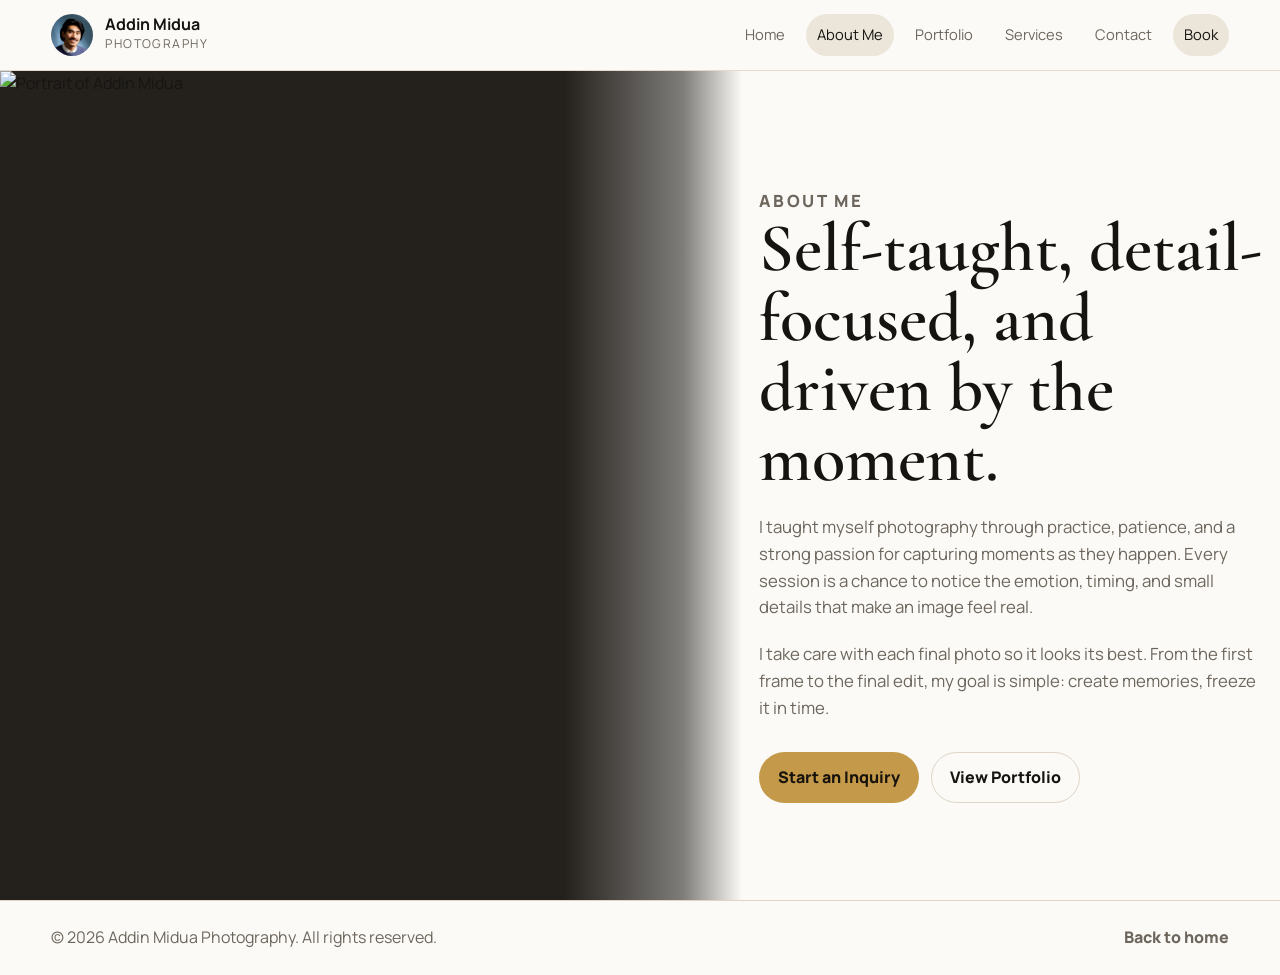
==== about.html @ 6b96e374 "Refresh home gallery, brand mark, and booking form - Swap hero, gallery, and weddings imagery; conve" ====
<!DOCTYPE html>
<html lang="en">
<head>
  <meta charset="UTF-8" />
  <meta name="viewport" content="width=device-width, initial-scale=1.0" />
  <meta name="description" content="About Addin Midua, a self-taught photographer focused on thoughtful, polished images." />
  <title>About Me | Addin Midua Photography</title>
  <link rel="preconnect" href="https://fonts.googleapis.com" />
  <link rel="preconnect" href="https://fonts.gstatic.com" crossorigin />
  <link href="https://fonts.googleapis.com/css2?family=Cormorant+Garamond:wght@500;600;700&family=Manrope:wght@400;600;700;800&display=swap" rel="stylesheet" />
  <link rel="stylesheet" href="style.css?v=12" />
  <script src="script.js?v=3" defer></script>
</head>

<body>
  <header class="site-header">
    <a class="brand" href="index.html#top" aria-label="Addin Midua Photography home">
      <span class="brand-mark"><img src="pic1_files/pfp2.jpg" alt="Addin Midua portrait" /></span>
      <span>
        <strong>Addin Midua</strong>
        <small>Photography</small>
      </span>
    </a>

    <nav class="nav" aria-label="Primary navigation">
      <a href="index.html#top">Home</a>
      <a class="active" href="about.html" aria-current="page">About Me</a>
      <a href="index.html#portfolio">Portfolio</a>
      <a href="index.html#services">Services</a>
      <a href="index.html#contact">Contact</a>
      <a class="nav-cta" href="index.html#booking">Book</a>
    </nav>
  </header>

  <main>
    <section class="about-hero" aria-labelledby="about-title">
      <div class="about-copy">
        <p class="eyebrow">About Me</p>
        <h1 id="about-title">Self-taught, detail-focused, and driven by the moment.</h1>
        <p>
          I taught myself photography through practice, patience, and a strong passion for capturing moments as they happen.
          Every session is a chance to notice the emotion, timing, and small details that make an image feel real.
        </p>
        <p>
          I take care with each final photo so it looks its best. From the first frame to the final edit, my goal is simple:
          create memories, freeze it in time.
        </p>
        <div class="hero-actions">
          <a class="button primary" href="index.html#booking">Start an Inquiry</a>
          <a class="button secondary dark" href="index.html#portfolio">View Portfolio</a>
        </div>
      </div>

      <figure class="about-image">
        <img src="pic1_files/pfp1.jpg" alt="Portrait of Addin Midua" />
      </figure>
    </section>
  </main>

  <footer class="site-footer">
    <p>&copy; <span id="year"></span> Addin Midua Photography. All rights reserved.</p>
    <a href="index.html#top">Back to home</a>
  </footer>
</body>
</html>
---- style.css ----
:root {
  --ink: #161411;
  --muted: #6d665d;
  --paper: #fbfaf7;
  --panel: #ffffff;
  --soft: #ece5d9;
  --line: #ded5c7;
  --charcoal: #24211d;
  --moss: #637461;
  --clay: #a05e43;
  --gold: #c49a4a;
  --shadow: 0 24px 60px rgba(22, 20, 17, 0.13);
}

* {
  box-sizing: border-box;
}

html {
  scroll-behavior: smooth;
}

body {
  margin: 0;
  overflow-x: hidden;
  background: var(--paper);
  color: var(--ink);
  font-family: "Manrope", ui-sans-serif, system-ui, -apple-system, BlinkMacSystemFont, "Segoe UI", sans-serif;
  font-size: 16px;
  line-height: 1.6;
}

img {
  display: block;
  width: 100%;
}

a {
  color: inherit;
}

.site-header {
  position: sticky;
  top: 0;
  z-index: 20;
  display: flex;
  align-items: center;
  justify-content: space-between;
  gap: 24px;
  padding: 14px clamp(18px, 4vw, 56px);
  border-bottom: 1px solid rgba(222, 213, 199, 0.82);
  background: rgba(251, 250, 247, 0.92);
  backdrop-filter: blur(16px);
}

.brand,
.nav,
.hero-actions,
.contact-cards,
.site-footer {
  display: flex;
  align-items: center;
}

.brand {
  gap: 12px;
  text-decoration: none;
}

.brand-mark {
  display: grid;
  width: 42px;
  height: 42px;
  place-items: center;
  border-radius: 50%;
  background: var(--charcoal);
  color: white;
  font-size: 0.82rem;
  font-weight: 800;
  overflow: hidden;
}

.brand-mark img {
  width: 100%;
  height: 100%;
  object-fit: cover;
  display: block;
}

.brand strong,
.brand small {
  display: block;
}

.brand strong {
  line-height: 1.1;
}

.brand small {
  color: var(--muted);
  font-size: 0.76rem;
  letter-spacing: 0.12em;
  text-transform: uppercase;
}

.nav {
  gap: 10px;
}

.nav a {
  padding: 9px 11px;
  border-radius: 999px;
  color: var(--muted);
  font-size: 0.92rem;
  text-decoration: none;
}

.nav a:hover,
.nav .active,
.nav .nav-cta {
  color: var(--ink);
  background: var(--soft);
}

.hero {
  position: relative;
  min-height: 78vh;
  display: grid;
  align-items: end;
  overflow: hidden;
  isolation: isolate;
}

.hero-media {
  position: absolute;
  inset: 0;
  z-index: -2;
  background:
    linear-gradient(90deg, rgba(10, 9, 8, 0.78), rgba(10, 9, 8, 0.26) 56%, rgba(10, 9, 8, 0.48)),
    url("pic1_files/649018703_18107728813701161_5847595504757515603_n.webp") center / cover;
}

.hero::after {
  content: "";
  position: absolute;
  inset: auto 0 0;
  z-index: -1;
  height: 34%;
  background: linear-gradient(transparent, var(--paper));
}

.hero-content {
  width: min(760px, calc(100% - 36px));
  margin: 0 0 clamp(58px, 9vw, 120px) clamp(18px, 6vw, 78px);
  color: white;
}

.hero-content h1,
.section-heading h2,
.intro h2,
.contact-band h2,
.booking h2,
.thanks h1 {
  margin: 0;
  font-family: "Cormorant Garamond", Georgia, "Times New Roman", serif;
  line-height: 1.02;
  font-weight: 600;
  letter-spacing: 0;
}

.hero-content h1 {
  max-width: 720px;
  font-size: clamp(3rem, 8vw, 7rem);
}

.hero-content p {
  max-width: 610px;
  margin: 20px 0 0;
  font-size: 1.08rem;
}

.eyebrow {
  margin: 0 0 12px;
  color: var(--clay);
  font-size: 0.78rem;
  font-weight: 800;
  letter-spacing: 0.16em;
  text-transform: uppercase;
}

.hero .eyebrow {
  color: #f4d391;
}

.hero-actions {
  gap: 12px;
  flex-wrap: wrap;
  margin-top: 28px;
}

.button {
  display: inline-flex;
  align-items: center;
  justify-content: center;
  min-height: 46px;
  padding: 12px 18px;
  border: 1px solid transparent;
  border-radius: 999px;
  font: inherit;
  font-weight: 800;
  text-decoration: none;
  cursor: pointer;
}

.button.primary {
  background: var(--gold);
  color: #17130c;
}

.button.secondary {
  border-color: rgba(255, 255, 255, 0.62);
  color: white;
}

.button.secondary.dark {
  border-color: var(--line);
  color: var(--ink);
}

.intro,
.services,
.contact-band,
.booking {
  width: min(1160px, calc(100% - 36px));
  margin: 0 auto;
  padding: clamp(54px, 9vw, 96px) 0;
}

.portfolio {
  width: 100%;
  margin: 0 auto;
  padding: clamp(48px, 7vw, 78px) 0;
}

.section-grid,
.contact-band,
.booking {
  display: grid;
  grid-template-columns: minmax(0, 0.82fr) minmax(0, 1.18fr);
  gap: clamp(28px, 6vw, 76px);
}

.intro {
  border-bottom: 1px solid var(--line);
}

.intro h2,
.section-heading h2,
.contact-band h2,
.booking h2 {
  font-size: clamp(2.1rem, 5vw, 4.25rem);
}

.intro p,
.section-heading p,
.contact-band p,
.booking-copy p,
.thanks p {
  color: var(--muted);
}

.intro p {
  font-size: clamp(1.15rem, 1.6vw, 1.45rem);
  line-height: 1.55;
}

.intro .eyebrow {
  font-size: 0.95rem;
}

.section-heading {
  width: min(1160px, calc(100% - 36px));
  max-width: 720px;
  margin: 0 auto 24px;
}

.section-heading p {
  margin: 12px 0 0;
}

.gallery {
  display: grid;
  width: min(1520px, calc(100% - 36px));
  margin: 0 auto;
  grid-template-columns: repeat(3, 1fr);
  grid-auto-rows: 320px;
  gap: 12px;
}

.gallery-card {
  position: relative;
  overflow: hidden;
  border-radius: 8px;
  background: var(--charcoal);
  color: white;
}

.gallery-card.portrait-card {
  grid-row: span 2;
}

.panorama-carousel {
  position: relative;
  grid-column: 1 / -1;
  width: 100vw;
  margin-left: calc(50% - 50vw);
  aspect-ratio: 21 / 9;
  min-height: 360px;
  overflow: hidden;
  border-radius: 0;
  background: var(--paper);
  color: white;
}

.panorama-track {
  display: flex;
  height: 100%;
  transition: transform 0.75s ease;
}

.panorama-slide {
  position: relative;
  flex: 0 0 100%;
  height: 100%;
}

.gallery-open {
  position: absolute;
  inset: 0;
  width: 100%;
  height: 100%;
  padding: 0;
  border: 0;
  background: transparent;
  cursor: zoom-in;
}

.gallery-card img {
  width: 100%;
  height: 100%;
  object-fit: cover;
  object-position: center;
  opacity: 0.82;
  transition: transform 0.45s ease, opacity 0.45s ease;
}

.gallery-card.portrait-card img {
  object-position: center top;
}

.panorama-slide img {
  width: 100%;
  height: 100%;
  object-fit: cover;
  display: block;
}

.gallery-card:hover img {
  transform: scale(1.035);
  opacity: 0.95;
}

.gallery-card div,
.panorama-slide div {
  position: absolute;
  inset: auto 0 0;
  pointer-events: none;
  padding: 24px;
  background: linear-gradient(transparent, rgba(0, 0, 0, 0.72));
}

.panorama-label {
  position: absolute;
  inset: auto 0 0;
  pointer-events: none;
  padding: 24px;
  background: linear-gradient(transparent, rgba(0, 0, 0, 0.72));
  color: white;
  z-index: 2;
}

.panorama-label h3 {
  margin: 0;
  max-width: 440px;
}

.gallery-card span,
.panorama-slide span,
.contact-cards span {
  display: block;
  color: #f2c66f;
  font-size: 0.72rem;
  font-weight: 800;
  letter-spacing: 0.14em;
  text-transform: uppercase;
}

.gallery-card h3,
.panorama-slide h3 {
  max-width: 440px;
  margin: 8px 0 0;
  font-size: clamp(1.35rem, 3vw, 2.5rem);
  line-height: 1.05;
}

.service-list {
  display: grid;
  grid-template-columns: repeat(3, 1fr);
  gap: 14px;
}

.service-list article {
  min-height: 220px;
  padding: 24px;
  border: 1px solid var(--line);
  border-radius: 8px;
  background: var(--panel);
}

.service-list h3 {
  margin: 0 0 10px;
  font-size: 1.18rem;
}

.service-list p {
  margin: 0;
  color: var(--muted);
}

.contact-band {
  width: 100%;
  max-width: none;
  padding-inline: max(18px, calc((100vw - 1160px) / 2));
  background: var(--charcoal);
  color: white;
}

.contact-band p {
  color: rgba(255, 255, 255, 0.72);
}

.contact-cards {
  align-items: stretch;
  display: grid;
  grid-template-columns: repeat(2, minmax(0, 1fr));
  gap: 12px;
}

.contact-cards a,
.contact-cards p {
  margin: 0;
  padding: 18px;
  border: 1px solid rgba(255, 255, 255, 0.16);
  border-radius: 8px;
  background: rgba(255, 255, 255, 0.06);
  color: white;
  text-decoration: none;
}

.booking-form {
  padding: clamp(18px, 3vw, 28px);
  border: 1px solid var(--line);
  border-radius: 8px;
  background: var(--panel);
  box-shadow: var(--shadow);
}

.form-grid {
  display: grid;
  grid-template-columns: repeat(2, minmax(0, 1fr));
  gap: 14px;
}

label {
  display: grid;
  gap: 7px;
  margin-bottom: 14px;
  color: var(--charcoal);
  font-size: 0.86rem;
  font-weight: 800;
}

input,
select,
textarea {
  width: 100%;
  border: 1px solid var(--line);
  border-radius: 8px;
  background: #fffdfa;
  color: var(--ink);
  font: inherit;
  font-weight: 500;
  padding: 12px 13px;
}

textarea {
  resize: vertical;
}

input:focus,
select:focus,
textarea:focus {
  border-color: var(--moss);
  outline: 3px solid rgba(99, 116, 97, 0.18);
}

.hidden {
  display: none;
}

.lightbox {
  position: fixed;
  inset: 0;
  z-index: 100;
  display: none;
  align-items: center;
  justify-content: center;
  padding: 72px 22px 28px;
  background: rgba(12, 10, 8, 0.92);
}

.lightbox.open {
  display: flex;
}

.lightbox-image {
  max-width: 100%;
  max-height: 100%;
  object-fit: contain;
  border-radius: 8px;
  box-shadow: 0 20px 70px rgba(0, 0, 0, 0.45);
}

.lightbox-close {
  position: absolute;
  top: 18px;
  right: 22px;
  min-height: 42px;
  padding: 9px 14px;
  border: 1px solid rgba(255, 255, 255, 0.32);
  border-radius: 999px;
  background: rgba(255, 255, 255, 0.08);
  color: white;
  font: inherit;
  font-weight: 800;
  cursor: pointer;
}

.site-footer {
  justify-content: space-between;
  gap: 18px;
  padding: 24px clamp(18px, 4vw, 56px);
  border-top: 1px solid var(--line);
  color: var(--muted);
}

.site-footer p {
  margin: 0;
}

.site-footer a {
  font-weight: 800;
  text-decoration: none;
}

.about-hero {
  width: 100%;
  min-height: calc(100vh - 71px);
  display: grid;
  grid-template-columns: minmax(0, 1.16fr) minmax(420px, 0.84fr);
  align-items: stretch;
  gap: 0;
  margin: 0 auto;
  padding: 0;
}

.about-copy {
  position: relative;
  z-index: 2;
  grid-row: 1;
  grid-column: 2;
  align-self: center;
  justify-self: end;
  width: min(560px, calc(100% - 28px));
  margin-right: clamp(-360px, 4vw, 72px);
  margin-left: 0;
  padding: clamp(54px, 8vw, 96px) 0;
  transform: translateX(40px);
}

.about-copy h1 {
  max-width: 560px;
  margin: 0;
  font-family: "Cormorant Garamond", Georgia, "Times New Roman", serif;
  font-size: clamp(3rem, 5.35vw, 5.55rem);
  font-weight: 600;
  line-height: 1.02;
  letter-spacing: 0;
}

.about-copy,
.about-image {
  max-width: 100%;
  min-width: 0;
}

.about-copy p {
  width: 100%;
  max-width: 520px;
  margin: 20px 0 0;
  color: var(--muted);
  font-size: 1.05rem;
}

.about-copy .hero-actions {
  margin-top: 30px;
}

.about-image {
  position: relative;
  grid-row: 1;
  grid-column: 1;
  align-self: stretch;
  height: auto;
  min-height: 680px;
  margin: 0;
  overflow: hidden;
  border-radius: 0;
  background: var(--charcoal);
}

.about-image::before {
  content: "";
  position: absolute;
  inset: 0;
  z-index: 1;
  pointer-events: none;
  background: linear-gradient(270deg, var(--paper) 0%, rgba(251, 250, 247, 0.42) 8%, rgba(251, 250, 247, 0) 24%);
}

.about-image img {
  width: 100%;
  height: 100%;
  object-fit: cover;
  object-position: 10% center;
}

.thanks {
  min-height: calc(100vh - 72px);
  display: grid;
  place-items: center;
  padding: 36px 18px;
}

.thanks section {
  width: min(680px, 100%);
  padding: clamp(28px, 6vw, 54px);
  border: 1px solid var(--line);
  border-radius: 8px;
  background: white;
  box-shadow: var(--shadow);
}

.thanks h1 {
  font-size: clamp(2.5rem, 7vw, 5rem);
}

@media (max-width: 860px) {
  .site-header,
  .nav {
    align-items: flex-start;
  }

  .site-header {
    position: static;
    flex-direction: column;
  }

  .nav {
    width: 100%;
    flex-wrap: wrap;
    padding-bottom: 2px;
  }

  .hero {
    min-height: 720px;
  }

  .section-grid,
  .contact-band,
  .booking,
  .about-hero,
  .gallery,
  .service-list,
  .contact-cards,
  .form-grid {
    grid-template-columns: 1fr;
  }

  .about-hero {
    width: 100%;
    min-height: auto;
  }

  .about-copy {
    grid-row: auto;
    grid-column: auto;
    width: min(680px, calc(100% - 36px));
    margin: 0 auto;
  }

  .about-image {
    grid-row: auto;
    grid-column: auto;
    width: 100%;
    height: 420px;
    min-height: 0;
  }

  .about-image::before {
    background: linear-gradient(180deg, var(--paper) 0%, rgba(251, 250, 247, 0) 28%);
  }

  .gallery {
    grid-auto-rows: 240px;
  }

  .gallery-card {
    min-height: 240px;
  }

  .gallery-card.portrait-card {
    grid-row: auto;
    min-height: 320px;
  }

  .panorama-carousel {
    width: auto;
    margin-left: 0;
    min-height: 240px;
    aspect-ratio: 16 / 10;
  }
}

@media (max-width: 560px) {
  .hero-content {
    width: calc(100% - 28px);
    margin-left: 14px;
  }

  .about-hero {
    width: 100%;
  }

  .about-copy {
    width: calc(100% - 28px);
    max-width: 340px;
    margin: 0 auto;
  }

  .hero-content h1 {
    font-size: 2.8rem;
  }

  .about-copy h1 {
    max-width: 340px;
    font-size: 1.92rem;
    overflow-wrap: break-word;
  }

  .about-copy p {
    max-width: 340px;
    font-size: 1rem;
  }

  .nav {
    display: grid;
    grid-template-columns: repeat(3, max-content);
    gap: 8px 6px;
    max-width: 100%;
  }

  .nav a {
    padding: 8px 9px;
    font-size: 0.88rem;
  }

  .button {
    width: 100%;
  }

  .site-footer {
    align-items: flex-start;
    flex-direction: column;
  }
}
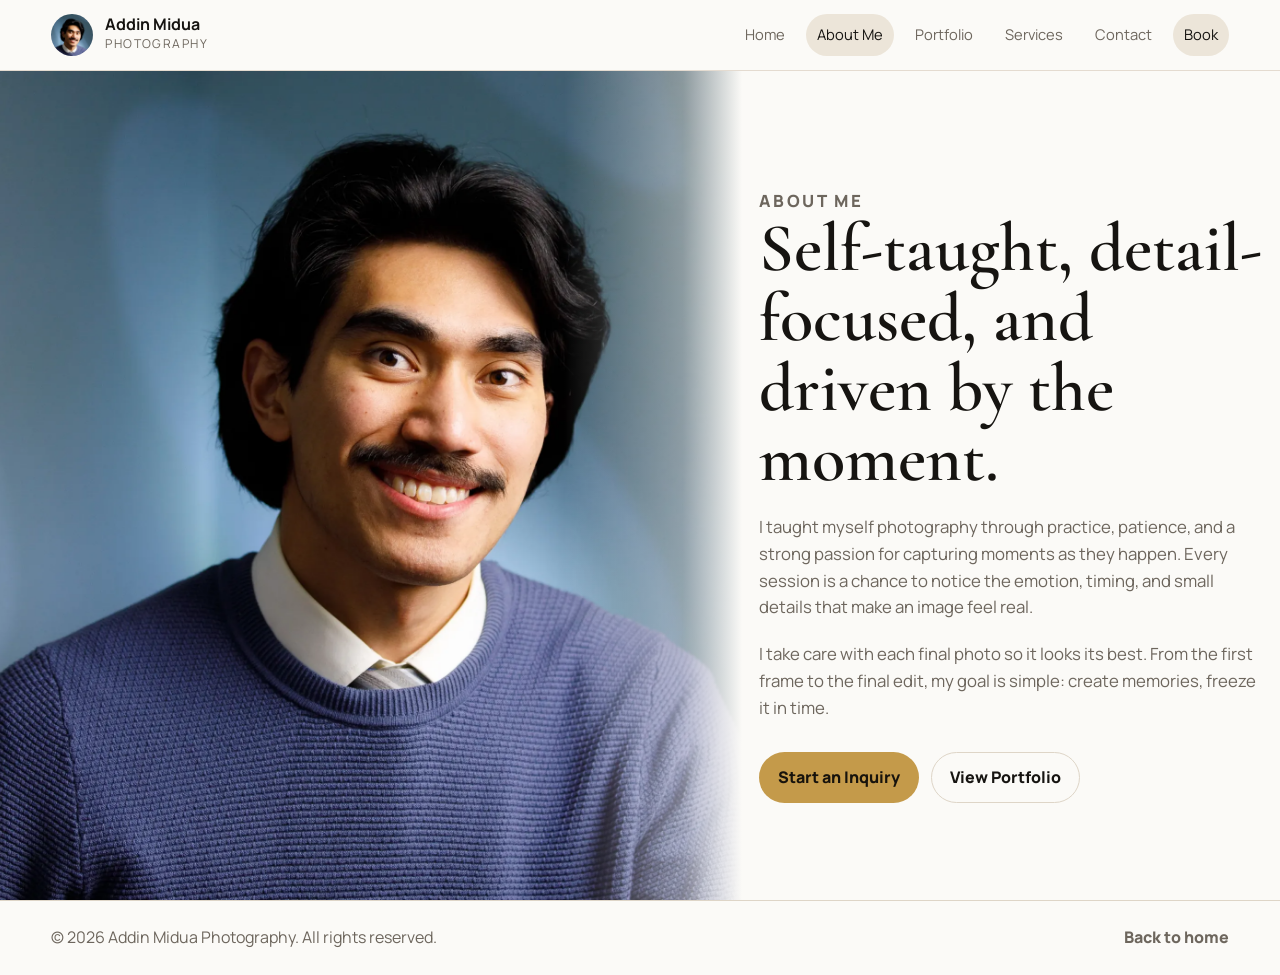
==== commit b6365f99: "Optimize gallery images and mobile layout" ====
--- a/about.html
+++ b/about.html
@@ -8,14 +8,14 @@
   <link rel="preconnect" href="https://fonts.googleapis.com" />
   <link rel="preconnect" href="https://fonts.gstatic.com" crossorigin />
   <link href="https://fonts.googleapis.com/css2?family=Cormorant+Garamond:wght@500;600;700&family=Manrope:wght@400;600;700;800&display=swap" rel="stylesheet" />
-  <link rel="stylesheet" href="style.css?v=12" />
+  <link rel="stylesheet" href="style.css?v=16" />
   <script src="script.js?v=3" defer></script>
 </head>
 
 <body>
   <header class="site-header">
     <a class="brand" href="index.html#top" aria-label="Addin Midua Photography home">
-      <span class="brand-mark"><img src="pic1_files/pfp2.jpg" alt="Addin Midua portrait" /></span>
+      <span class="brand-mark"><img src="pic1_files/pfp2-opt.webp" alt="Addin Midua portrait" /></span>
       <span>
         <strong>Addin Midua</strong>
         <small>Photography</small>
@@ -52,7 +52,7 @@
       </div>
 
       <figure class="about-image">
-        <img src="pic1_files/pfp1.jpg" alt="Portrait of Addin Midua" />
+        <img src="pic1_files/pfp1-opt.webp" alt="Portrait of Addin Midua" />
       </figure>
     </section>
   </main>
--- a/style.css
+++ b/style.css
@@ -137,7 +137,7 @@
   z-index: -2;
   background:
     linear-gradient(90deg, rgba(10, 9, 8, 0.78), rgba(10, 9, 8, 0.26) 56%, rgba(10, 9, 8, 0.48)),
-    url("pic1_files/649018703_18107728813701161_5847595504757515603_n.webp") center / cover;
+    url("pic1_files/IMG_3028-Pano-opt.webp") center / cover;
 }
 
 .hero::after {
@@ -311,9 +311,10 @@
 
 .panorama-carousel {
   position: relative;
-  grid-column: 1 / -1;
+  display: block;
   width: 100vw;
   margin-left: calc(50% - 50vw);
+  margin-top: 12px;
   aspect-ratio: 21 / 9;
   min-height: 360px;
   overflow: hidden;
@@ -732,16 +733,27 @@
   }
 
   .gallery {
-    grid-auto-rows: 240px;
+    display: flex;
+    flex-direction: column;
+    width: min(100% - 28px, 520px);
+    gap: 22px;
   }
 
   .gallery-card {
-    min-height: 240px;
+    aspect-ratio: 4 / 3;
+    min-height: 0;
   }
 
   .gallery-card.portrait-card {
-    grid-row: auto;
-    min-height: 320px;
+    aspect-ratio: 3 / 4;
+    min-height: 0;
+  }
+
+  .gallery-card h3,
+  .panorama-slide h3 {
+    max-width: 100%;
+    font-size: 1.25rem;
+    overflow-wrap: break-word;
   }
 
   .panorama-carousel {
